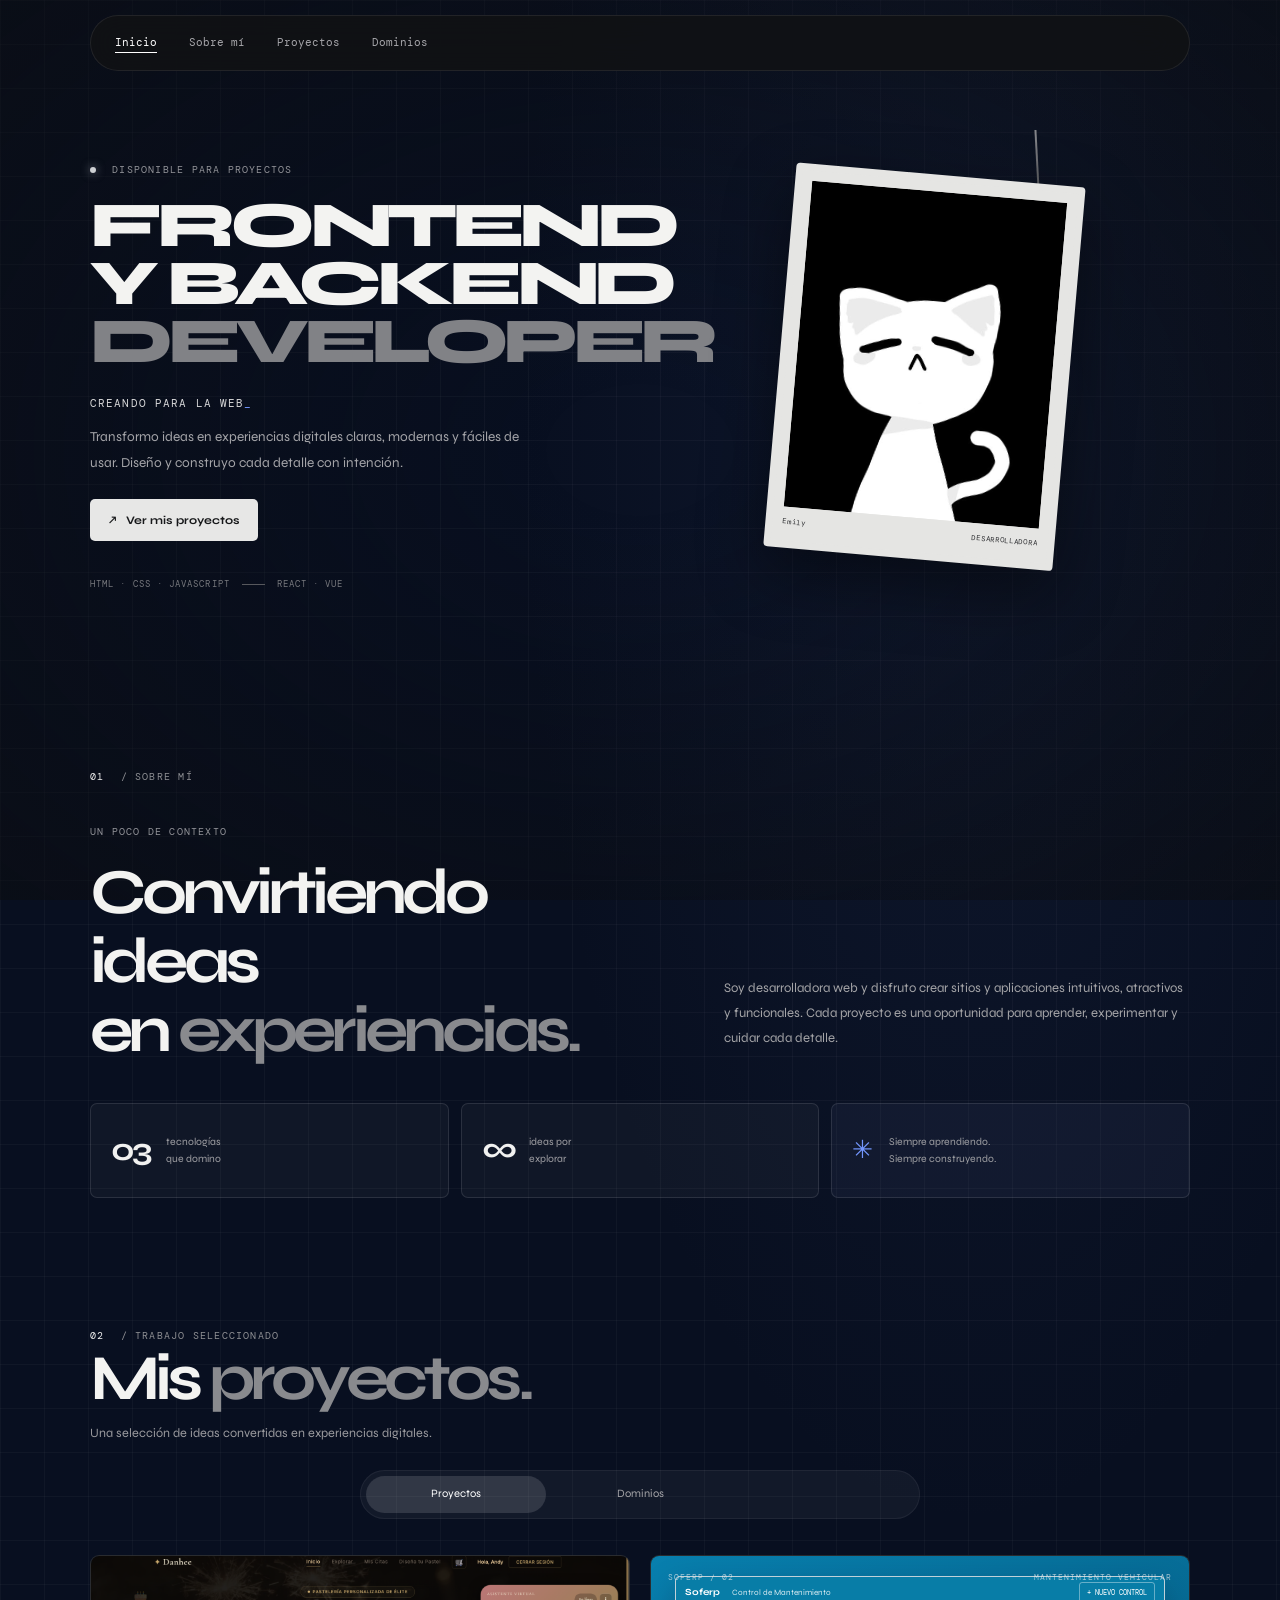
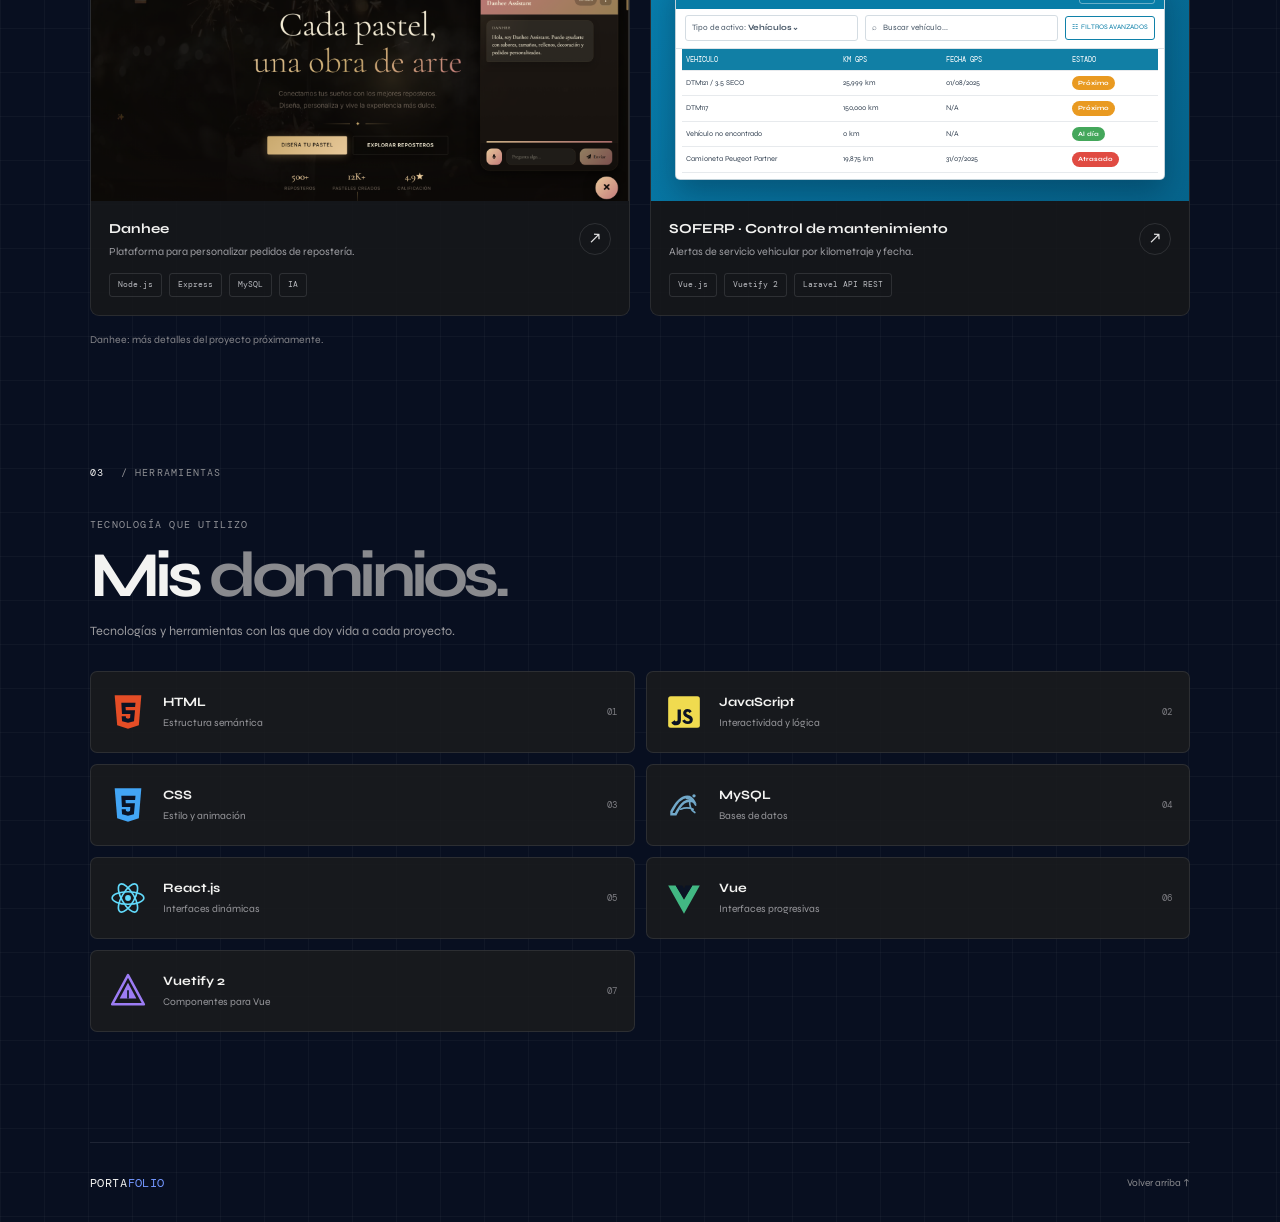
==== index.html @ b873d0af "first commit" ====
<!doctype html>
<html lang="es">
  <head>
    <meta charset="UTF-8" />
    <meta name="viewport" content="width=device-width, initial-scale=1.0" />
    <meta
      name="description"
      content="Portafolio personal de desarrollo web: proyectos, habilidades y formas de contacto."
    />
    <title>Portafolio | Desarrollo web</title>
    <link rel="preconnect" href="https://fonts.googleapis.com" />
    <link rel="preconnect" href="https://fonts.gstatic.com" crossorigin />
    <link
      href="https://fonts.googleapis.com/css2?family=DM+Mono:wght@400;500&family=Syne:wght@400;500;600;700;800&display=swap"
      rel="stylesheet"
    />
    <link rel="stylesheet" href="styles.css" />
    <script src="script.js" defer></script>
  </head>
  <body class="portfolio-home">
    <header class="site-header">
      <nav class="navigation container" aria-label="Navegación principal">
        <button
          class="menu-toggle"
          type="button"
          aria-label="Abrir menú"
          aria-expanded="false"
          aria-controls="navigation-links"
        >
          <span></span><span></span>
        </button>
        <div class="navigation-links" id="navigation-links">
          <a href="#inicio">Inicio</a>
          <a href="#sobre-mi">Sobre mí</a>
          <a href="#proyectos">Proyectos</a>
          <a href="#dominios">Dominios</a>
        </div>
      </nav>
    </header>

    <main>
      <section class="hero section-shell" id="inicio">
        <div class="hero-copy">
          <p class="eyebrow"><span class="status-dot"></span> DISPONIBLE PARA PROYECTOS</p>
          <h1>Frontend y backend<br /><span>Developer</span></h1>
          <p class="hero-role">CREANDO PARA LA WEB<span>_</span></p>
          <p class="hero-description">
            Transformo ideas en experiencias digitales claras, modernas y fáciles de usar.
            Diseño y construyo cada detalle con intención.
          </p>
          <div class="hero-actions">
            <a class="button button-primary" href="#proyectos">↗ &nbsp; Ver mis proyectos</a>
          </div>
          <div class="hero-meta">
            <span>HTML · CSS · JAVASCRIPT</span>
            <span class="meta-divider"></span>
            <span>REACT · VUE</span>
          </div>
        </div>

        <div class="hero-art">
          <div class="portrait-hanger" aria-hidden="true"></div>
          <div class="portrait-frame">
            <div class="portrait">
              <img
                class="portrait-image"
                src="assets/profile-character.png"
                alt="Ilustración de un personaje con audífonos, estrellas y notas musicales"
              />
            </div>
            <div class="portrait-caption"><span>Emily</span><span>DESARROLLADORA</span></div>
          </div>
        </div>
      </section>

      <section class="about section-shell" id="sobre-mi">
        <div class="section-index">01 <span>/ SOBRE MÍ</span></div>
        <div class="about-content">
          <div>
            <p class="eyebrow">UN POCO DE CONTEXTO</p>
            <h2>Convirtiendo ideas<br />en <span>experiencias.</span></h2>
          </div>
          <div class="about-detail">
            <p>
              Soy desarrolladora web y disfruto crear sitios y aplicaciones intuitivos,
              atractivos y funcionales. Cada proyecto es una oportunidad para aprender,
              experimentar y cuidar cada detalle.
            </p>
          </div>
        </div>
        <div class="stats-grid">
          <article class="stat-card"><strong>03</strong><span>tecnologías<br />que domino</span></article>
          <article class="stat-card"><strong>∞</strong><span>ideas por<br />explorar</span></article>
          <article class="stat-note"><span class="note-mark">✳</span><p>Siempre aprendiendo.<br />Siempre construyendo.</p></article>
        </div>
      </section>

      <section class="projects section-shell" id="proyectos">
        <div class="section-heading">
          <div class="section-index">02 <span>/ TRABAJO SELECCIONADO</span></div>
          <h2>Mis <span>proyectos.</span></h2>
          <p class="section-intro">Una selección de ideas convertidas en experiencias digitales.</p>
          <nav class="showcase-switcher" aria-label="Secciones del portafolio">
            <a class="is-active" href="#proyectos" aria-current="page">Proyectos</a>
            <a href="#dominios">Dominios</a>
          </nav>
        </div>
        <div class="project-grid">
          <a class="project-card project-featured" href="proyecto-danhee.html" aria-label="Ver detalles del proyecto Danhee">
            <div class="project-visual visual-danhee">
              <img
                class="danhee-project-image"
                src="assets/danhee-home.png"
                alt="Página de inicio de Danhee con un asistente virtual para personalizar pasteles"
              />
            </div>
            <div class="project-info">
              <div><h3>Danhee</h3><p>Plataforma para personalizar pedidos de repostería.</p></div>
              <span class="project-arrow" aria-hidden="true">↗</span>
            </div>
            <div class="project-tags"><span>Node.js</span><span>Express</span><span>MySQL</span><span>IA</span></div>
          </a>

          <a class="project-card" href="proyecto-soferp.html" aria-label="Ver detalles del sistema SOFERP">
            <div class="project-visual visual-dashboard">
              <div class="visual-topline"><span>SOFERP / 02</span><span>MANTENIMIENTO VEHICULAR</span></div>
              <div class="soferp-dashboard">
                <div class="soferp-toolbar"><strong>Soferp</strong><span>Control de Mantenimiento</span><span class="soferp-button">+ NUEVO CONTROL</span></div>
                <div class="soferp-filters"><span>Tipo de activo: <b>Vehículos⌄</b></span><span>⌕ &nbsp; Buscar vehículo...</span><span>☷ &nbsp; FILTROS AVANZADOS</span></div>
                <div class="soferp-table" aria-label="Ejemplo de estados de mantenimiento de vehículos">
                  <div class="soferp-table-head"><span>VEHÍCULO</span><span>KM GPS</span><span>FECHA GPS</span><span>ESTADO</span></div>
                  <div class="soferp-table-row"><span>DTM121 / 3.5 SECO</span><span>25,999 km</span><span>01/08/2025</span><span class="service-status status-soon">Próximo</span></div>
                  <div class="soferp-table-row"><span>DTM117</span><span>150,000 km</span><span>N/A</span><span class="service-status status-soon">Próximo</span></div>
                  <div class="soferp-table-row"><span>Vehículo no encontrado</span><span>0 km</span><span>N/A</span><span class="service-status status-ok">Al día</span></div>
                  <div class="soferp-table-row"><span>Camioneta Peugeot Partner</span><span>19,875 km</span><span>31/07/2025</span><span class="service-status status-late">Atrasado</span></div>
                </div>
              </div>
            </div>
            <div class="project-info">
              <div><h3>SOFERP · Control de mantenimiento</h3><p>Alertas de servicio vehicular por kilometraje y fecha.</p></div>
              <span class="project-arrow" aria-hidden="true">↗</span>
            </div>
            <div class="project-tags"><span>Vue.js</span><span>Vuetify 2</span><span>Laravel API REST</span></div>
          </a>
        </div>
        <p class="sample-note">Danhee: más detalles del proyecto próximamente.</p>
      </section>

      <section class="domains section-shell" id="dominios">
        <div class="section-heading domains-heading">
          <div class="section-index">03 <span>/ HERRAMIENTAS</span></div>
          <p class="eyebrow">TECNOLOGÍA QUE UTILIZO</p>
          <h2>Mis <span>dominios.</span></h2>
          <p class="section-intro">Tecnologías y herramientas con las que doy vida a cada proyecto.</p>
        </div>
        <div class="domain-grid">
          <article class="domain-card">
            <span class="technology-logo logo-html" aria-hidden="true"><svg viewBox="0 0 48 48"><path d="M8 4h32l-3 36-13 4-13-4L8 4Z" fill="currentColor"/><path d="M16 13h17l-.5 5H21l.4 4h11l-1.2 13-7.2 2-7.1-2-.5-6h5l.2 2.3 2.5.7 2.4-.7.4-5H16.8L16 13Z" fill="#0b1324"/></svg></span>
            <div><h3>HTML</h3><p>Estructura semántica</p></div><span class="domain-number">01</span>
          </article>
          <article class="domain-card">
            <span class="technology-logo logo-js" aria-hidden="true"><svg viewBox="0 0 48 48"><rect x="5" y="5" width="38" height="38" rx="3" fill="currentColor"/><path d="M25 33c.8 1.3 1.7 2.2 3.5 2.2 1.5 0 2.4-.7 2.4-1.7 0-1.2-.9-1.6-2.6-2.4l-.9-.4c-2.6-1.1-4.4-2.5-4.4-5.4 0-2.7 2-4.8 5.2-4.8 2.2 0 3.8.8 5 2.9l-2.7 1.8c-.6-1.1-1.2-1.5-2.2-1.5-.9 0-1.5.6-1.5 1.4 0 1 .6 1.4 2.1 2.1l.9.4c3.1 1.3 4.8 2.7 4.8 5.7 0 3.3-2.6 5.1-6.1 5.1-3.4 0-5.6-1.6-6.7-3.8L25 33Zm-13 .4c.6 1 1.1 1.8 2.4 1.8 1.2 0 1.9-.5 1.9-2.3V21h4v13c0 4.1-2.4 6-5.8 6-3.1 0-4.8-1.6-5.7-3.5l3.2-2.1Z" fill="#0b1324"/></svg></span>
            <div><h3>JavaScript</h3><p>Interactividad y lógica</p></div><span class="domain-number">02</span>
          </article>
          <article class="domain-card">
            <span class="technology-logo logo-css" aria-hidden="true"><svg viewBox="0 0 48 48"><path d="M8 4h32l-3 36-13 4-13-4L8 4Z" fill="currentColor"/><path d="M16 13h17l-.5 5H21l.3 4h11l-1.2 13-7.1 2-7.1-2-.5-6h5l.2 2.3 2.4.7 2.4-.7.4-5H16.7L16 13Z" fill="#0b1324"/></svg></span>
            <div><h3>CSS</h3><p>Estilo y animación</p></div><span class="domain-number">03</span>
          </article>
          <article class="domain-card">
            <span class="technology-logo logo-mysql" aria-hidden="true"><svg viewBox="0 0 48 48"><path d="M9 32c6-12 12-18 19-18 4 0 6 2 8 6-5-2-8-2-12 1-4 3-7 8-10 14h-5v-3Z" fill="none" stroke="currentColor" stroke-width="3" stroke-linecap="round"/><path d="M27 16c5 0 8 3 11 8m-7-6c-1 8 1 12 6 15m-17-4c5-2 10-2 15 0" fill="none" stroke="currentColor" stroke-width="2" stroke-linecap="round"/><circle cx="36" cy="13" r="2" fill="currentColor"/></svg></span>
            <div><h3>MySQL</h3><p>Bases de datos</p></div><span class="domain-number">04</span>
          </article>
          <article class="domain-card">
            <span class="technology-logo logo-react" aria-hidden="true"><svg viewBox="0 0 48 48"><circle cx="24" cy="24" r="3.5" fill="currentColor"/><g fill="none" stroke="currentColor" stroke-width="2"><ellipse cx="24" cy="24" rx="19" ry="7.5"/><ellipse cx="24" cy="24" rx="19" ry="7.5" transform="rotate(60 24 24)"/><ellipse cx="24" cy="24" rx="19" ry="7.5" transform="rotate(120 24 24)"/></g></svg></span>
            <div><h3>React.js</h3><p>Interfaces dinámicas</p></div><span class="domain-number">05</span>
          </article>
          <article class="domain-card">
            <span class="technology-logo logo-vue" aria-hidden="true"><svg viewBox="0 0 48 48"><path d="M5 9h9l10 17L34 9h9L24 43 5 9Z" fill="currentColor"/><path d="M14 9h8l2 4 2-4h8L24 25 14 9Z" fill="#0b1324"/></svg></span>
            <div><h3>Vue</h3><p>Interfaces progresivas</p></div><span class="domain-number">06</span>
          </article>
          <article class="domain-card">
            <span class="technology-logo logo-vuetify" aria-hidden="true"><svg viewBox="0 0 48 48"><path d="M24 5 43 40H5L24 5Z" fill="none" stroke="currentColor" stroke-width="3" stroke-linejoin="round"/><path d="m24 14 10 19H14l10-19Z" fill="currentColor"/><path d="M24 23v10" stroke="#0b1324" stroke-width="2"/></svg></span>
            <div><h3>Vuetify 2</h3><p>Componentes para Vue</p></div><span class="domain-number">07</span>
          </article>
        </div>
      </section>

    </main>

    <footer class="site-footer container">
      <a class="brand" href="#inicio">PORTA<span>FOLIO</span></a>
      <a href="#inicio">Volver arriba ↑</a>
    </footer>
  </body>
</html>
---- styles.css ----
:root {
  color-scheme: dark;
  --background: #080f20;
  --surface: rgba(17, 29, 50, 0.84);
  --surface-light: #1b2944;
  --text: #f3f3f1;
  --muted: #929398;
  --accent: #7397ff;
  --accent-dark: #263d76;
  --border: rgba(255, 255, 255, 0.11);
  --font-body: "Syne", sans-serif;
  --font-mono: "DM Mono", monospace;
}

* {
  box-sizing: border-box;
}

html {
  scroll-behavior: smooth;
  scroll-padding-top: 90px;
}

body {
  min-width: 320px;
  margin: 0;
  background-color: var(--background);
  background-image:
    linear-gradient(rgba(255, 255, 255, 0.032) 1px, transparent 1px),
    linear-gradient(90deg, rgba(255, 255, 255, 0.032) 1px, transparent 1px),
    radial-gradient(ellipse at 76% 14%, rgba(48, 66, 112, 0.17), transparent 33%);
  background-size: 44px 44px, 44px 44px, auto;
  color: var(--text);
  font-family: var(--font-body);
  line-height: 1.65;
}

body::before {
  position: fixed;
  z-index: -1;
  background: radial-gradient(ellipse, transparent 10%, rgba(12, 13, 15, 0.53) 100%);
  content: "";
  inset: 0;
  pointer-events: none;
}

a {
  color: inherit;
  text-decoration: none;
}

button {
  font: inherit;
}

.container,
.section-shell {
  width: min(1100px, calc(100% - 64px));
  margin-inline: auto;
}

.site-header {
  position: sticky;
  z-index: 10;
  top: 0;
  padding-top: 15px;
  pointer-events: none;
}

.navigation {
  position: relative;
  display: flex;
  min-height: 56px;
  align-items: center;
  justify-content: space-between;
  padding-inline: 24px;
  border: 1px solid rgba(255, 255, 255, 0.08);
  border-radius: 40px;
  background: rgba(17, 18, 20, 0.86);
  backdrop-filter: blur(16px);
  pointer-events: auto;
}

.navigation::after {
  position: absolute;
  right: 22px;
  bottom: 0;
  left: 22px;
  height: 2px;
  background: var(--accent);
  content: "";
  pointer-events: none;
  transform: scaleX(var(--scroll-progress, 0));
  transform-origin: left;
}

.brand {
  font-family: var(--font-mono);
  font-size: 0.78rem;
  letter-spacing: 0.04em;
}

.brand span {
  color: var(--accent);
}

.navigation-links {
  display: flex;
  align-items: center;
  gap: 32px;
  color: #a6a6aa;
  font-family: var(--font-mono);
  font-size: 0.67rem;
}

.navigation-links a {
  transition: color 180ms ease;
}

.navigation-links a:hover,
.navigation-links a:focus-visible {
  color: #fff;
}

.navigation-links a[aria-current="location"] {
  color: #fff;
  text-decoration: underline;
  text-underline-offset: 6px;
}

.navigation-links a:focus-visible,
.menu-toggle:focus-visible,
.site-footer a:focus-visible,
.detail-image-trigger:focus-visible,
.image-lightbox button:focus-visible {
  outline: 2px solid var(--accent);
  outline-offset: 4px;
}

.navigation-links .nav-contact {
  padding: 5px 10px;
  border: 1px solid var(--border);
  border-radius: 20px;
  color: #fff;
}

.menu-toggle {
  display: none;
}

.hero {
  display: grid;
  min-height: 620px;
  align-items: center;
  grid-template-columns: 1.12fr 0.88fr;
  gap: 32px;
  padding-block: 74px 82px;
}

.eyebrow,
.section-index,
.hero-meta,
.visual-topline,
.art-coordinate {
  font-family: var(--font-mono);
  font-size: 0.63rem;
  letter-spacing: 0.12em;
}

.eyebrow {
  margin: 0 0 18px;
  color: var(--muted);
}

.status-dot {
  display: inline-block;
  width: 6px;
  height: 6px;
  margin-right: 9px;
  border-radius: 50%;
  background: #ced0d3;
  box-shadow: 0 0 10px rgba(216, 220, 231, 0.55);
}

h1,
h2,
h3,
p {
  margin-top: 0;
}

.hero h1 {
  margin: 0 0 7px;
  font-size: clamp(2.8rem, 5vw, 4.5rem);
  font-weight: 800;
  letter-spacing: -0.085em;
  line-height: 0.91;
  text-transform: uppercase;
}

.hero h1 span {
  color: #818286;
}

.hero-role {
  margin: 22px 0 12px;
  color: #d7d7d8;
  font-family: var(--font-mono);
  font-size: 0.7rem;
  letter-spacing: 0.1em;
}

.hero-role span {
  color: var(--accent);
  animation: blink 1s step-end infinite;
}

@keyframes blink {
  50% { opacity: 0; }
}

.hero-description {
  max-width: 450px;
  margin-bottom: 23px;
  color: #a5a5a9;
  font-size: 0.85rem;
  line-height: 1.9;
}

.hero-actions {
  display: flex;
  align-items: center;
  flex-wrap: wrap;
  gap: 10px;
}

.button {
  display: inline-flex;
  min-height: 42px;
  align-items: center;
  justify-content: center;
  padding: 0 17px;
  border: 1px solid transparent;
  border-radius: 5px;
  font-size: 0.72rem;
  font-weight: 700;
  transition: background 180ms ease, transform 180ms ease, border-color 180ms ease;
}

.button:hover {
  transform: translateY(-2px);
}

.button-primary {
  background: #e7e7e6;
  color: #17181a;
}

.button-primary:hover {
  background: #fff;
}

.hero-meta {
  display: flex;
  align-items: center;
  gap: 12px;
  margin-top: 36px;
  color: #77787d;
  font-size: 0.56rem;
}

.meta-divider {
  width: 23px;
  height: 1px;
  background: #57585d;
}

.hero-art {
  position: relative;
  display: grid;
  min-height: 410px;
  align-items: start;
  justify-items: center;
  padding-top: 8px;
  perspective: 800px;
}

.portrait-hanger {
  position: absolute;
  top: -42px;
  right: 25%;
  width: 2px;
  height: 98px;
  background: linear-gradient(#86878c, #36373a);
  transform: rotate(-3deg);
}

.portrait-hanger::after {
  position: absolute;
  bottom: -10px;
  left: -9px;
  width: 18px;
  height: 18px;
  border: 2px solid #85868a;
  border-radius: 50%;
  content: "";
}

.portrait-frame {
  position: relative;
  width: min(290px, 84%);
  padding: 10px 10px 13px;
  border: 7px solid #e5e5e3;
  border-radius: 4px;
  background: #e5e5e3;
  box-shadow: 0 24px 65px rgba(0, 0, 0, 0.46);
  transform: rotate(5deg);
  transform-origin: 70% 0;
  animation: portrait-sway 7s ease-in-out infinite alternate;
}

@keyframes portrait-sway {
  from { transform: rotate(3deg); }
  to { transform: rotate(6deg); }
}

.portrait {
  position: relative;
  height: 327px;
  overflow: hidden;
}

.portrait-image {
  display: block;
  width: 100%;
  height: 100%;
  object-fit: cover;
  object-position: center;
}

.portrait-caption {
  display: flex;
  justify-content: space-between;
  padding-top: 9px;
  color: #2c2d30;
  font-family: var(--font-mono);
  font-size: 0.45rem;
  letter-spacing: 0.1em;
}

.art-coordinate {
  position: absolute;
  right: 3%;
  bottom: 3px;
  color: #77787d;
  font-size: 0.53rem;
}

.section-index {
  color: #f0f0ef;
}

.section-index span {
  margin-left: 9px;
  color: #8e8f93;
}

.about {
  padding-block: 78px 112px;
}

.about-content {
  display: grid;
  grid-template-columns: 1.1fr 0.9fr;
  gap: 64px;
  align-items: end;
  margin-top: 38px;
}

h2 {
  margin-bottom: 0;
  font-size: clamp(2.4rem, 5vw, 4.2rem);
  font-weight: 700;
  letter-spacing: -0.075em;
  line-height: 1.08;
}

h2 span {
  color: #898a8e;
}

.about-detail p {
  margin-bottom: 15px;
  color: #a4a4a7;
  font-size: 0.82rem;
  line-height: 1.9;
}

.text-link {
  color: #dedede;
  font-size: 0.71rem;
  font-weight: 600;
}

.text-link span {
  margin-left: 6px;
  color: var(--accent);
}

.stats-grid {
  display: grid;
  grid-template-columns: repeat(3, 1fr);
  gap: 12px;
  margin-top: 37px;
}

.stat-card,
.stat-note {
  display: flex;
  min-height: 95px;
  align-items: center;
  gap: 16px;
  padding: 16px 20px;
  border: 1px solid var(--border);
  border-radius: 7px;
  background: rgba(255, 255, 255, 0.035);
}

.stat-card strong {
  color: #f1f1f0;
  font-size: 2rem;
  font-weight: 700;
  letter-spacing: -0.1em;
  line-height: 1;
}

.stat-card span,
.stat-note p {
  margin-bottom: 0;
  color: #a0a0a4;
  font-size: 0.65rem;
}

.stat-note {
  background: rgba(115, 132, 174, 0.08);
}

.note-mark {
  color: var(--accent);
  font-size: 1.55rem;
}

.projects {
  padding-block: 18px 110px;
}

.section-heading {
  margin-bottom: 30px;
}

.section-heading .eyebrow {
  margin-top: 35px;
  margin-bottom: 8px;
}

.section-heading h2 {
  font-size: clamp(2.35rem, 5vw, 4rem);
}

.section-intro {
  margin: 10px 0 0;
  color: #9a9a9e;
  font-size: 0.79rem;
}

.showcase-switcher {
  display: grid;
  width: min(560px, 100%);
  grid-template-columns: repeat(3, 1fr);
  gap: 4px;
  margin: 26px auto 36px;
  padding: 5px;
  border: 1px solid rgba(255, 255, 255, 0.06);
  border-radius: 32px;
  background: rgba(255, 255, 255, 0.045);
}

.showcase-switcher a {
  padding: 9px 12px;
  border-radius: 26px;
  color: #a6a6a9;
  font-size: 0.7rem;
  text-align: center;
  transition: background 180ms ease, color 180ms ease;
}

.showcase-switcher a:hover,
.showcase-switcher .is-active {
  background: rgba(255, 255, 255, 0.13);
  color: #fff;
}

.project-grid {
  display: grid;
  grid-template-columns: repeat(2, minmax(0, 1fr));
  gap: 20px;
}

.project-card {
  display: block;
  min-width: 0;
  padding-bottom: 18px;
  overflow: hidden;
  border: 1px solid rgba(255, 255, 255, 0.09);
  border-radius: 9px;
  background: rgba(23, 24, 26, 0.85);
  transition: border-color 180ms ease, transform 180ms ease;
}

.project-card:hover {
  border-color: rgba(255, 255, 255, 0.26);
  transform: translateY(-3px);
}

.project-visual {
  position: relative;
  display: grid;
  min-height: 245px;
  place-items: center;
  overflow: hidden;
}

.visual-danhee {
  background: linear-gradient(140deg, #263751, #1d283b);
}

.project-card .visual-danhee {
  height: 245px;
  min-height: 0;
}

.visual-dashboard {
  background: linear-gradient(135deg, #087fae, #06658d);
}

.visual-topline {
  position: absolute;
  z-index: 1;
  top: 15px;
  right: 17px;
  left: 17px;
  display: flex;
  justify-content: space-between;
  color: rgba(238, 238, 237, 0.68);
  font-size: 0.53rem;
}

.danhee-project-image {
  position: absolute;
  inset: 0;
  width: 100%;
  height: 100%;
  object-fit: cover;
  object-position: center;
}

.soferp-dashboard {
  width: min(91%, 660px);
  overflow: hidden;
  border: 1px solid rgba(5, 71, 105, 0.25);
  border-radius: 5px;
  background: #fff;
  color: #28394a;
  font-family: var(--font-body);
  font-size: 0.51rem;
  box-shadow: 0 14px 32px rgba(0, 29, 49, 0.35);
}

.soferp-toolbar {
  display: flex;
  min-height: 31px;
  align-items: center;
  gap: 12px;
  padding: 5px 9px;
  background: #087da7;
  color: #fff;
}

.soferp-toolbar strong {
  font-size: 0.59rem;
}

.soferp-toolbar > span:not(.soferp-button) {
  color: rgba(255, 255, 255, 0.85);
}

.soferp-button {
  margin-left: auto;
  padding: 4px 7px;
  border: 1px solid rgba(255, 255, 255, 0.38);
  border-radius: 3px;
  color: #fff;
  font-family: var(--font-mono);
  font-size: 0.42rem;
  white-space: nowrap;
}

.soferp-filters {
  display: grid;
  min-height: 40px;
  align-items: center;
  grid-template-columns: 0.9fr 1fr auto;
  gap: 7px;
  padding: 6px 9px;
  border-bottom: 1px solid #dfe4e8;
  color: #455565;
}

.soferp-filters > span {
  min-width: 0;
  padding: 5px 6px;
  border: 1px solid #d4dce2;
  border-radius: 3px;
  background: #fff;
  overflow: hidden;
  text-overflow: ellipsis;
  white-space: nowrap;
}

.soferp-filters > span:last-child {
  border-color: #1081a9;
  color: #087da7;
  font-size: 0.43rem;
}

.soferp-table {
  padding: 0 6px 6px;
}

.soferp-table-head,
.soferp-table-row {
  display: grid;
  align-items: center;
  grid-template-columns: 1.25fr 0.8fr 1fr 0.67fr;
  gap: 5px;
  padding: 5px 4px;
  border-bottom: 1px solid #e7eaed;
}

.soferp-table-head {
  background: #117fa5;
  color: #fff;
  font-family: var(--font-mono);
  font-size: 0.42rem;
}

.soferp-table-row {
  min-height: 22px;
  color: #354353;
  font-size: 0.46rem;
}

.soferp-table-row > span:first-child {
  overflow: hidden;
  text-overflow: ellipsis;
  white-space: nowrap;
}

.service-status {
  justify-self: start;
  padding: 2px 6px;
  border-radius: 10px;
  color: #fff;
  font-size: 0.4rem;
  font-weight: 700;
}

.status-soon { background: #e99a21; }
.status-ok { background: #44a75b; }
.status-late { background: #e04b42; }

.detail-preview .visual-dashboard {
  padding: 45px 18px 16px;
}

.soferp-dashboard-detail {
  width: min(92%, 790px);
  font-size: 0.7rem;
}

.soferp-dashboard-detail .soferp-toolbar {
  min-height: 43px;
  padding-inline: 14px;
}

.soferp-dashboard-detail .soferp-toolbar strong {
  font-size: 0.81rem;
}

.soferp-dashboard-detail .soferp-filters {
  min-height: 54px;
  gap: 10px;
  padding: 9px 13px;
}

.soferp-dashboard-detail .soferp-filters > span {
  padding: 7px 9px;
}

.soferp-dashboard-detail .soferp-table {
  padding-inline: 10px;
}

.soferp-dashboard-detail .soferp-table-head {
  font-size: 0.52rem;
}

.soferp-dashboard-detail .soferp-table-row {
  min-height: 30px;
  font-size: 0.58rem;
}

.soferp-dashboard-detail .service-status {
  font-size: 0.5rem;
}

.project-info {
  display: flex;
  align-items: center;
  justify-content: space-between;
  gap: 15px;
  padding: 17px 18px 12px;
}

.project-info h3 {
  margin-bottom: 3px;
  font-size: 0.86rem;
}

.project-info p {
  margin-bottom: 0;
  color: #a0a0a4;
  font-size: 0.67rem;
}

.project-arrow {
  display: grid;
  width: 32px;
  height: 32px;
  flex: 0 0 auto;
  place-items: center;
  border: 1px solid var(--border);
  border-radius: 50%;
  color: #e5e5e5;
}

.project-tags {
  display: flex;
  flex-wrap: wrap;
  gap: 7px;
  padding-inline: 18px;
}

.project-tags span {
  padding: 4px 8px;
  border: 1px solid rgba(255, 255, 255, 0.11);
  border-radius: 3px;
  color: #bbbcc0;
  font-family: var(--font-mono);
  font-size: 0.53rem;
}

.sample-note {
  margin: 15px 0 0;
  color: #85858a;
  font-size: 0.65rem;
}

.domains {
  padding-block: 7px 110px;
}

.domains-heading {
  margin-bottom: 30px;
}

.domain-grid {
  display: grid;
  grid-template-columns: repeat(2, minmax(0, 1fr));
  gap: 11px;
}

.domain-card {
  display: flex;
  min-height: 82px;
  align-items: center;
  gap: 15px;
  padding: 14px 17px;
  border: 1px solid rgba(255, 255, 255, 0.09);
  border-radius: 7px;
  background: rgba(27, 28, 30, 0.83);
  transition: border-color 180ms ease, background 180ms ease, transform 180ms ease;
}

.domain-card:hover {
  border-color: rgba(255, 255, 255, 0.26);
  background: rgba(35, 36, 39, 0.94);
  transform: translateY(-2px);
}

.technology-logo {
  display: grid;
  width: 40px;
  height: 40px;
  flex: 0 0 auto;
  place-items: center;
  color: #d2d2d1;
}

.technology-logo svg {
  width: 100%;
  height: 100%;
}

.logo-html { color: #e44d26; }
.logo-js { color: #f0db4f; }
.logo-css { color: #42a5f5; }
.logo-mysql { color: #71a8c9; }
.logo-react { color: #61dafb; }
.logo-vue { color: #42b883; }
.logo-vuetify { color: #9c7cf4; }

.domain-card h3 {
  margin: 0 0 2px;
  font-size: 0.8rem;
}

.domain-card p {
  margin: 0;
  color: #99999d;
  font-size: 0.64rem;
}

.domain-number {
  margin-left: auto;
  color: #7e7e83;
  font-family: var(--font-mono);
  font-size: 0.56rem;
}

.contact {
  padding-bottom: 72px;
}

.contact-card {
  position: relative;
  display: flex;
  min-height: 240px;
  align-items: center;
  justify-content: space-between;
  gap: 25px;
  padding: 40px 7%;
  overflow: hidden;
  border: 1px solid rgba(255, 255, 255, 0.11);
  border-radius: 9px;
  background: linear-gradient(120deg, rgba(31, 32, 35, 0.95), rgba(22, 23, 26, 0.89));
}

.contact-card h2 {
  font-size: clamp(2rem, 4.4vw, 3.55rem);
}

.button-light {
  position: relative;
  z-index: 1;
  flex: 0 0 auto;
  background: #e9e9e7;
  color: #17181a;
}

.button-light:hover {
  background: #fff;
}

.contact-spark {
  position: absolute;
  right: 21%;
  bottom: -82px;
  color: rgba(186, 197, 225, 0.07);
  font-size: 15rem;
  line-height: 1;
}

.site-footer {
  display: flex;
  min-height: 80px;
  align-items: center;
  justify-content: space-between;
  gap: 20px;
  border-top: 1px solid rgba(255, 255, 255, 0.09);
}

.site-footer p,
.site-footer > a:last-child {
  margin: 0;
  color: #88898d;
  font-size: 0.63rem;
}

.site-footer p span {
  margin-left: 4px;
  color: var(--accent);
}

.site-footer > a:last-child:hover {
  color: #fff;
}

.project-detail {
  padding-block: 72px 110px;
}

.detail-breadcrumb {
  display: inline-block;
  margin-bottom: 42px;
  color: #b1b1b5;
  font-family: var(--font-mono);
  font-size: 0.72rem;
}

.detail-breadcrumb:hover {
  color: #fff;
}

.detail-heading {
  max-width: 750px;
  margin-bottom: 36px;
}

.detail-heading h1 {
  margin-bottom: 14px;
  font-size: clamp(2.8rem, 7vw, 5.6rem);
  font-weight: 800;
  letter-spacing: -0.08em;
  line-height: 0.98;
}

.detail-heading h1 span {
  color: #818286;
}

.detail-heading > p:last-child {
  max-width: 620px;
  color: #a5a5a9;
  font-size: 0.88rem;
  line-height: 1.9;
}

.detail-preview {
  min-height: 340px;
  margin-bottom: 35px;
  border: 1px solid rgba(255, 255, 255, 0.1);
  border-radius: 9px;
}

.detail-preview-danhee {
  overflow: hidden;
}

.detail-image-trigger {
  position: relative;
  display: block;
  width: 100%;
  padding: 0;
  overflow: hidden;
  border: 0;
  background: transparent;
  cursor: zoom-in;
}

.detail-project-image {
  display: block;
  width: 100%;
  height: auto;
  transition: transform 250ms ease;
}

.detail-image-trigger:hover .detail-project-image {
  transform: scale(1.015);
}

.detail-image-hint {
  position: absolute;
  right: 16px;
  bottom: 16px;
  padding: 7px 11px;
  border: 1px solid rgba(255, 255, 255, 0.18);
  border-radius: 5px;
  background: rgba(10, 15, 28, 0.84);
  color: #fff;
  font-family: var(--font-mono);
  font-size: 0.66rem;
  opacity: 0;
  transition: opacity 180ms ease;
}

.detail-image-trigger:hover .detail-image-hint,
.detail-image-trigger:focus-visible .detail-image-hint {
  opacity: 1;
}

.image-lightbox {
  position: fixed;
  width: min(1200px, 94vw);
  max-width: none;
  max-height: 92vh;
  padding: 14px;
  overflow: auto;
  border: 1px solid var(--border);
  border-radius: 10px;
  background: #101522;
  color: var(--text);
}

.image-lightbox::backdrop {
  background: rgba(4, 7, 14, 0.85);
  backdrop-filter: blur(5px);
}

.image-lightbox img {
  display: block;
  width: 100%;
  max-height: calc(92vh - 70px);
  object-fit: contain;
}

.image-lightbox-close {
  display: block;
  margin: 0 0 10px auto;
  padding: 8px 12px;
  border: 1px solid var(--border);
  border-radius: 5px;
  background: var(--surface-light);
  color: var(--text);
  cursor: pointer;
}

body.has-reveal .reveal-on-scroll {
  opacity: 0;
  transform: translateY(18px);
  transition: opacity 600ms ease, transform 600ms ease;
}

body.has-reveal .reveal-on-scroll.is-visible {
  opacity: 1;
  transform: translateY(0);
}

.project-card:nth-child(2),
.domain-card:nth-child(even) {
  transition-delay: 80ms;
}

.detail-preview .project-visual {
  min-height: 340px;
  border-radius: inherit;
}

.detail-overview {
  max-width: 780px;
  margin-bottom: 40px;
}

.detail-overview h2,
.detail-facts h2 {
  margin-bottom: 12px;
  font-size: clamp(1.5rem, 3.5vw, 2.2rem);
}

.detail-overview p {
  margin: 0;
  color: #a5a5a9;
  font-size: 0.82rem;
  line-height: 1.9;
}

.detail-facts {
  display: grid;
  grid-template-columns: repeat(2, minmax(0, 1fr));
  gap: 14px;
}

.detail-fact {
  padding: 20px;
  border: 1px solid var(--border);
  border-radius: 7px;
  background: rgba(27, 28, 30, 0.83);
}

.detail-fact h3 {
  margin-bottom: 6px;
  font-size: 0.9rem;
}

.detail-fact p {
  margin: 0;
  color: #a0a0a4;
  font-size: 0.72rem;
  line-height: 1.8;
}

.detail-tags {
  display: flex;
  flex-wrap: wrap;
  gap: 8px;
  margin-top: 26px;
}

.detail-tags span {
  padding: 6px 10px;
  border: 1px solid rgba(255, 255, 255, 0.13);
  border-radius: 4px;
  color: #d0d0d3;
  font-family: var(--font-mono);
  font-size: 0.63rem;
}

@media (max-width: 760px) {
  .container,
  .section-shell {
    width: min(100% - 40px, 560px);
  }

  .site-header {
    padding-top: 10px;
  }

  .navigation {
    min-height: 54px;
    padding-inline: 18px;
  }

  .menu-toggle {
    display: grid;
    width: 38px;
    height: 38px;
    align-content: center;
    justify-items: center;
    gap: 5px;
    border: 0;
    border-radius: 50%;
    background: transparent;
    cursor: pointer;
  }

  .menu-toggle span {
    width: 17px;
    height: 1px;
    background: var(--text);
    transition: transform 180ms ease;
  }

  .menu-toggle[aria-expanded="true"] span:first-child {
    transform: translateY(3px) rotate(45deg);
  }

  .menu-toggle[aria-expanded="true"] span:last-child {
    transform: translateY(-3px) rotate(-45deg);
  }

  .navigation-links {
    position: absolute;
    top: 68px;
    right: 20px;
    left: 20px;
    display: none;
    align-items: stretch;
    gap: 0;
    padding: 10px 18px 16px;
    border: 1px solid var(--border);
    border-radius: 14px;
    background: rgba(20, 21, 23, 0.97);
  }

  .navigation-links.is-open {
    display: flex;
    flex-direction: column;
  }

  .navigation-links a {
    padding: 10px 0;
  }

  .navigation-links .nav-contact {
    align-self: flex-start;
    padding: 6px 11px;
    margin-top: 7px;
  }

  .hero {
    min-height: 0;
    grid-template-columns: 1fr;
    gap: 13px;
    padding-block: 70px 48px;
  }

  .hero h1 {
      font-size: clamp(1.75rem, 9vw, 3.35rem);
  }

  .hero-description {
    max-width: 500px;
  }

  .hero-art {
    min-height: 385px;
    margin-top: 19px;
  }

  .portrait-frame {
    width: 270px;
  }

  .portrait {
    height: 290px;
  }

  .portrait-hanger {
    top: -35px;
    right: 24%;
    height: 88px;
  }

  .art-coordinate {
    right: 4%;
    bottom: 2px;
  }

  .about {
    padding-block: 68px 86px;
  }

  .about-content {
    grid-template-columns: 1fr;
    gap: 20px;
    margin-top: 30px;
  }

  .stats-grid {
    grid-template-columns: repeat(2, minmax(0, 1fr));
    margin-top: 30px;
  }

  .stat-note {
    grid-column: 1 / -1;
    min-height: 78px;
  }

  .projects {
    padding-bottom: 83px;
  }

  .section-heading .eyebrow {
    margin-top: 28px;
  }

  .project-grid {
    grid-template-columns: 1fr;
    gap: 16px;
  }

  .project-visual {
    min-height: 235px;
  }

  .project-card .visual-danhee {
    height: 235px;
  }

  .soferp-dashboard {
    width: 96%;
    font-size: 0.43rem;
  }

  .soferp-filters {
    grid-template-columns: 0.8fr 1fr auto;
    gap: 4px;
    padding-inline: 5px;
  }

  .soferp-filters > span {
    padding-inline: 3px;
  }

  .soferp-filters > span:last-child {
    font-size: 0.34rem;
  }

  .soferp-table-head,
  .soferp-table-row {
    grid-template-columns: 1fr 0.75fr 0.88fr 0.55fr;
    gap: 3px;
    padding-inline: 2px;
  }

  .soferp-table-head {
    font-size: 0.34rem;
  }

  .soferp-table-row {
    font-size: 0.37rem;
  }

  .service-status {
    padding-inline: 4px;
    font-size: 0.34rem;
  }

  .project-detail {
    padding-block: 55px 82px;
  }

  .detail-breadcrumb {
    margin-bottom: 32px;
  }

  .detail-preview,
  .detail-preview .project-visual {
    min-height: 270px;
  }

  .detail-facts {
    grid-template-columns: 1fr;
  }

  .domains {
    padding-bottom: 82px;
  }

  .domain-grid {
    grid-template-columns: 1fr;
  }

  .contact {
    padding-bottom: 48px;
  }

  .contact-card {
    min-height: 275px;
    align-items: flex-start;
    flex-direction: column;
    justify-content: center;
    gap: 22px;
    padding: 29px;
  }

  .contact-spark {
    right: -25px;
    bottom: -80px;
  }
}

@media (max-width: 420px) {
  .container,
  .section-shell {
    width: calc(100% - 32px);
  }

  .hero-actions {
    align-items: flex-start;
    flex-direction: column;
  }

  .hero-art {
    min-height: 350px;
  }

  .portrait-frame {
    width: 245px;
  }

  .portrait {
    height: 265px;
  }

  .stat-card {
    min-height: 88px;
    gap: 11px;
    padding: 13px;
  }

  .stat-card strong {
    font-size: 1.75rem;
  }

  .showcase-switcher a {
    padding-inline: 5px;
    font-size: 0.65rem;
  }

  .project-visual {
    min-height: 215px;
  }

  .project-card .visual-danhee {
    height: 215px;
  }

  .soferp-table-head,
  .soferp-table-row {
    grid-template-columns: 0.9fr 0.7fr 0.78fr 0.54fr;
    gap: 2px;
    padding-inline: 1px;
  }

  .soferp-table-head {
    font-size: 0.3rem;
  }

  .soferp-table-row {
    font-size: 0.33rem;
  }

  .portfolio-layout {
    width: 83%;
    padding-inline: 15px;
  }

  .portfolio-orb {
    width: 72px;
    height: 72px;
  }

  .site-footer {
    min-height: 108px;
    flex-wrap: wrap;
    justify-content: space-between;
    padding-block: 19px;
  }

  .site-footer p {
    order: 1;
    width: 100%;
  }
}

@media (prefers-reduced-motion: reduce) {
  *,
  *::before,
  *::after {
    scroll-behavior: auto !important;
    animation-duration: 0.01ms !important;
    animation-iteration-count: 1 !important;
    transition-duration: 0.01ms !important;
  }

  body.has-reveal .reveal-on-scroll {
    opacity: 1;
    transform: none;
  }
}

.portfolio-home .hero-copy > * {
  animation: home-enter 650ms cubic-bezier(0.2, 0.7, 0.2, 1) both;
}

.portfolio-home .hero-copy > :nth-child(2) { animation-delay: 80ms; }
.portfolio-home .hero-copy > :nth-child(3) { animation-delay: 150ms; }
.portfolio-home .hero-copy > :nth-child(4) { animation-delay: 220ms; }
.portfolio-home .hero-copy > :nth-child(5) { animation-delay: 290ms; }
.portfolio-home .hero-copy > :nth-child(6) { animation-delay: 360ms; }

@keyframes home-enter {
  from {
    opacity: 0;
    transform: translateY(16px);
  }
  to {
    opacity: 1;
    transform: translateY(0);
  }
}

.portfolio-home .hero-art {
  transition: transform 240ms ease-out;
  transform: translate3d(var(--parallax-x, 0px), var(--parallax-y, 0px), 0);
}

.portfolio-home .hero-art::before {
  position: absolute;
  top: 15%;
  left: 50%;
  width: 290px;
  aspect-ratio: 1;
  border-radius: 50%;
  background: radial-gradient(circle, rgba(82, 116, 199, 0.18), transparent 70%);
  content: "";
  pointer-events: none;
  transform: translate(-50%, 0);
  animation: home-glow 7s ease-in-out infinite alternate;
}

@keyframes home-glow {
  to { opacity: 0.55; transform: translate(-50%, 12px) scale(1.12); }
}

.portfolio-home .project-card {
  transition:
    border-color 240ms ease,
    box-shadow 240ms ease,
    transform 240ms cubic-bezier(0.2, 0.7, 0.2, 1);
}

.portfolio-home .project-card:hover,
.portfolio-home .project-card:focus-visible {
  border-color: rgba(115, 151, 255, 0.48);
  box-shadow: 0 16px 42px rgba(0, 0, 0, 0.24), 0 0 28px rgba(65, 100, 184, 0.1);
  transform: translateY(-5px);
}

.portfolio-home .danhee-project-image {
  transition: transform 500ms cubic-bezier(0.2, 0.7, 0.2, 1);
}

.portfolio-home .project-card:hover .danhee-project-image,
.portfolio-home .project-card:focus-visible .danhee-project-image {
  transform: scale(1.045);
}

.portfolio-home .project-arrow {
  transition: color 200ms ease, background 200ms ease, transform 200ms ease;
}

.portfolio-home .project-card:hover .project-arrow,
.portfolio-home .project-card:focus-visible .project-arrow {
  transform: translate(2px, -2px);
  border-color: var(--accent);
  background: var(--accent);
  color: var(--background);
}

.portfolio-home .domain-card {
  transition:
    border-color 220ms ease,
    background 220ms ease,
    box-shadow 220ms ease,
    transform 220ms cubic-bezier(0.2, 0.7, 0.2, 1);
}

.portfolio-home .domain-card:hover {
  border-color: rgba(115, 151, 255, 0.4);
  box-shadow: 0 10px 28px rgba(0, 0, 0, 0.18);
  transform: translateY(-3px);
}

.portfolio-home .technology-logo {
  transition: transform 240ms cubic-bezier(0.2, 0.7, 0.2, 1);
}

.portfolio-home .domain-card:hover .technology-logo {
  transform: scale(1.12) rotate(-5deg);
}

@media (prefers-reduced-motion: reduce) {
  .portfolio-home .hero-copy > *,
  .portfolio-home .hero-art::before {
    animation: none;
  }
}
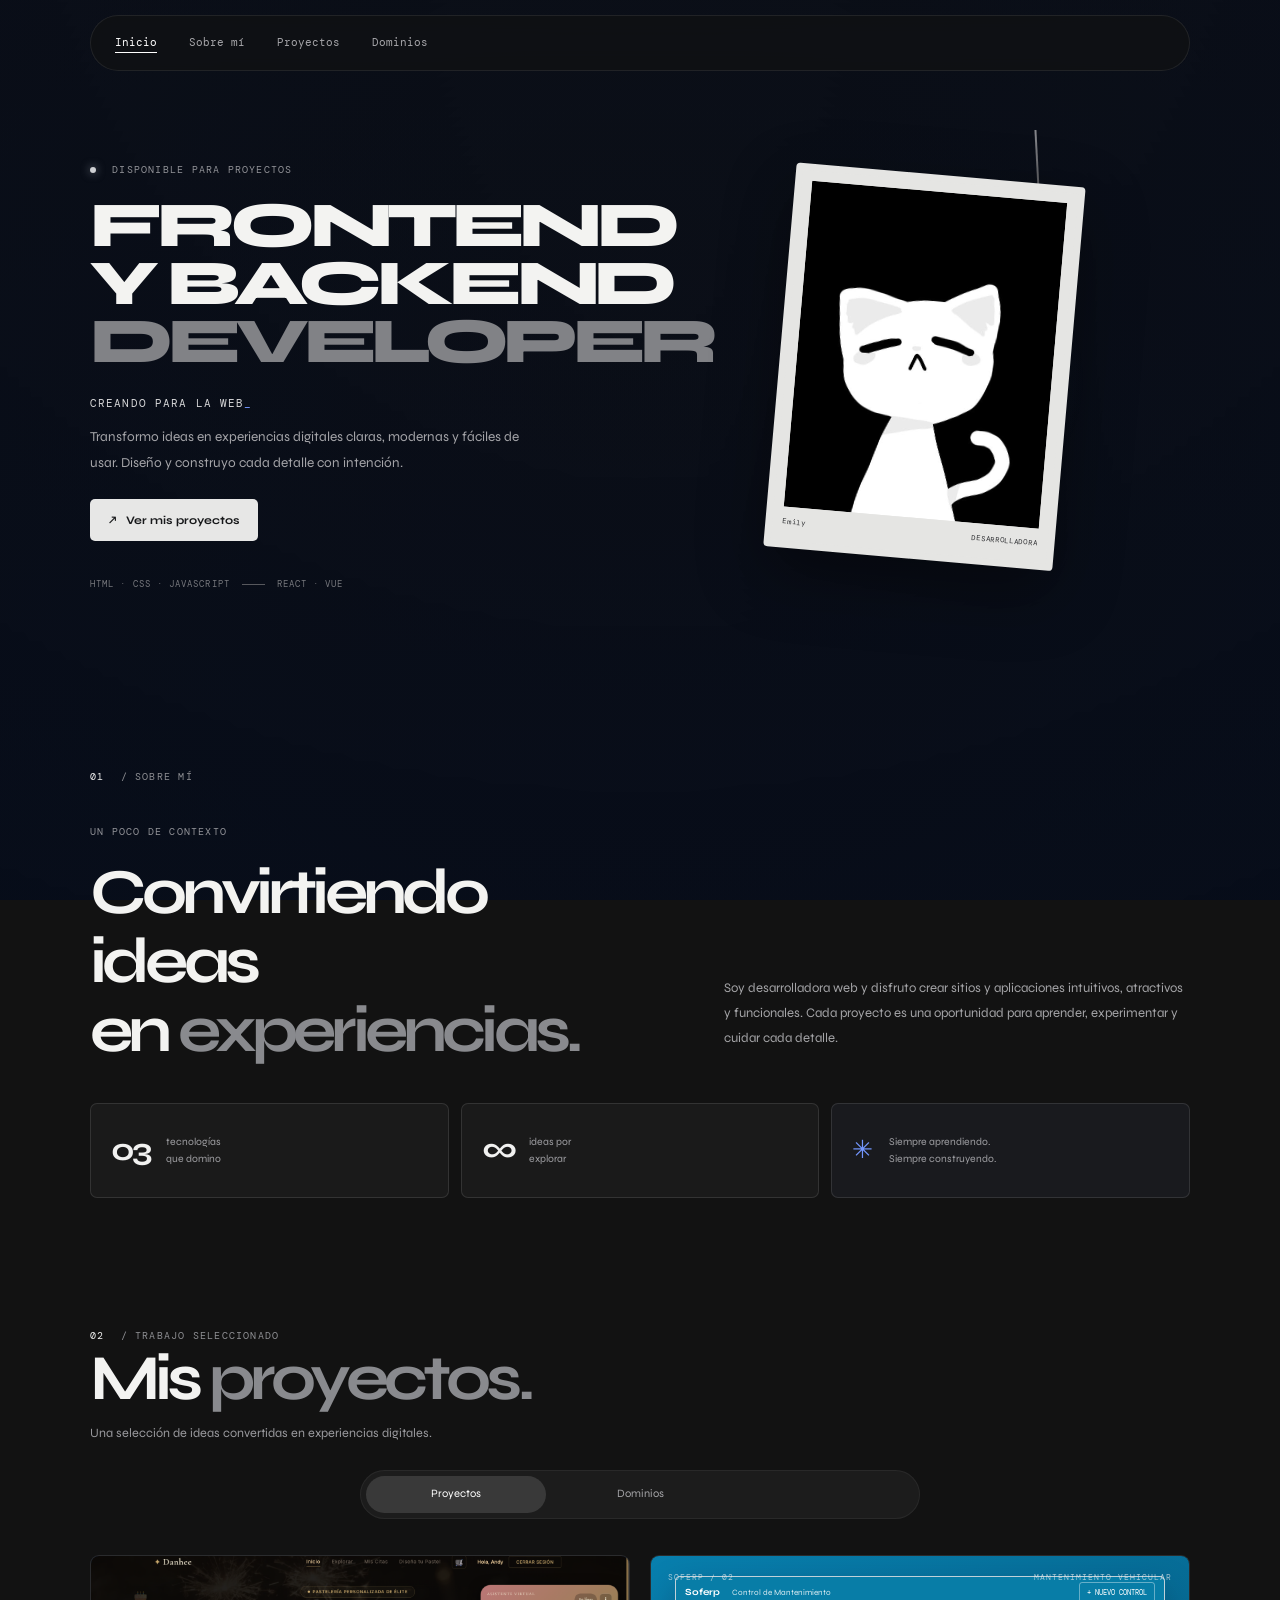
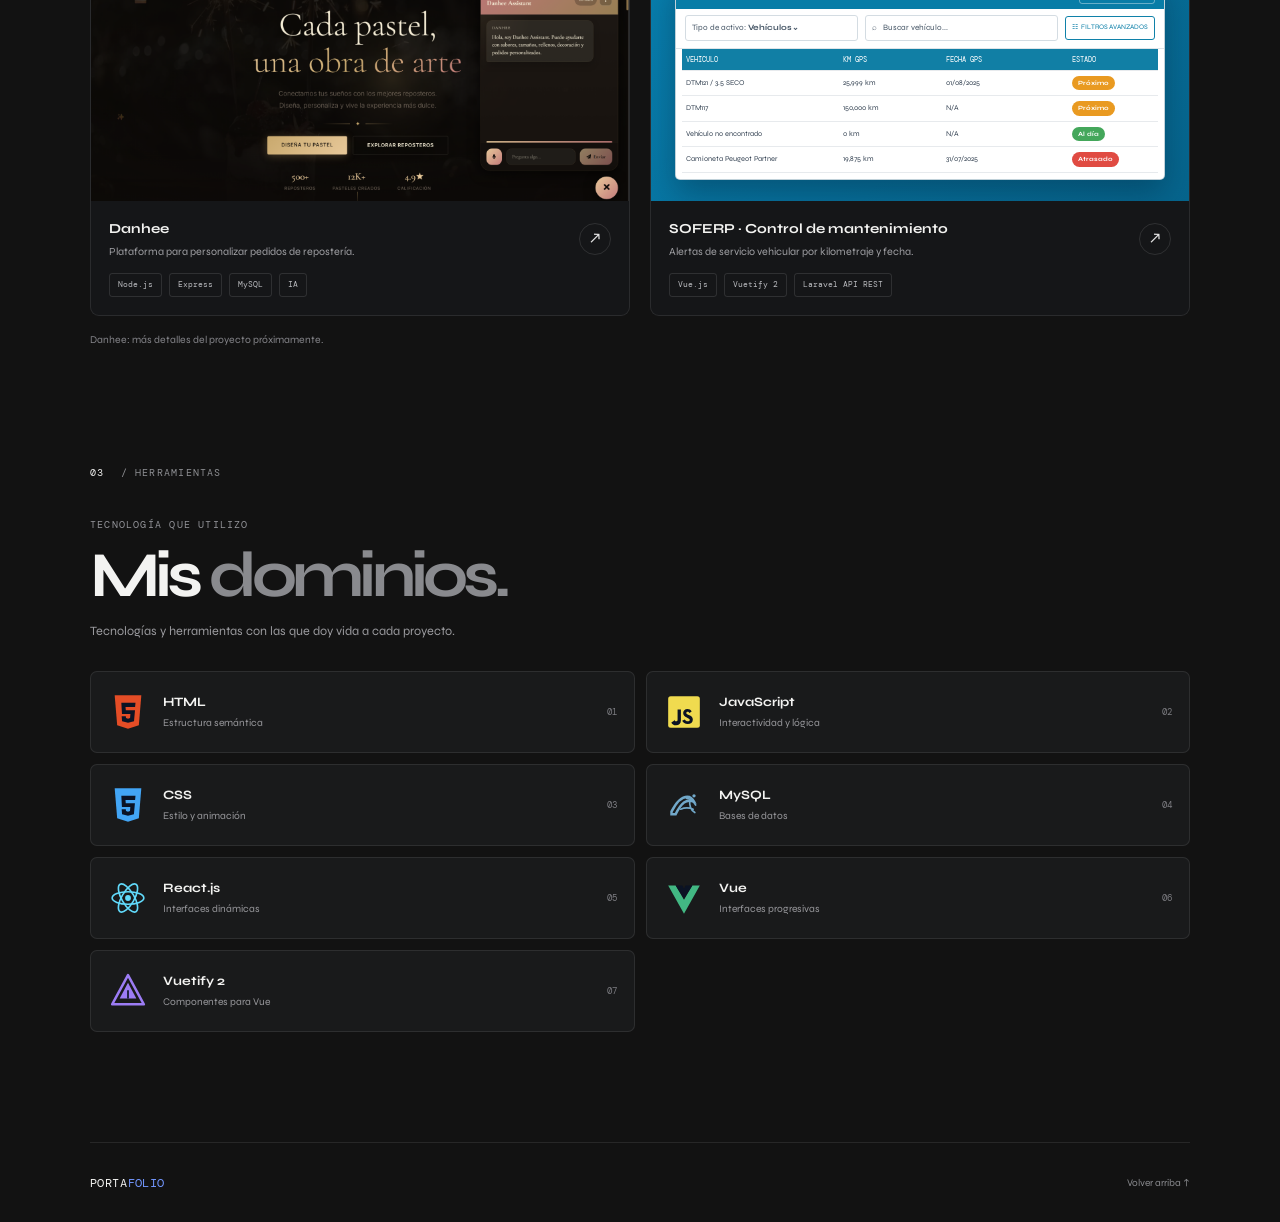
==== commit b3e7da00: "implementación del fondo" ====
--- a/index.html
+++ b/index.html
@@ -18,6 +18,10 @@
     <script src="script.js" defer></script>
   </head>
   <body class="portfolio-home">
+    <video class="page-background-video" autoplay muted loop playsinline preload="metadata" aria-hidden="true" tabindex="-1">
+      <source src="assets/misty-torii-gate-live-wallpaper.mp4" type="video/mp4" />
+    </video>
+    <div class="cursor-glow" aria-hidden="true"></div>
     <header class="site-header">
       <nav class="navigation container" aria-label="Navegación principal">
         <button
--- a/styles.css
+++ b/styles.css
@@ -33,6 +33,62 @@
   color: var(--text);
   font-family: var(--font-body);
   line-height: 1.65;
+}
+
+.portfolio-home {
+  background-color: transparent;
+  background-image: none;
+}
+
+.portfolio-home::before {
+  z-index: 1;
+  background:
+    linear-gradient(180deg, rgba(5, 12, 28, 0.48), rgba(5, 12, 28, 0.68)),
+    radial-gradient(ellipse at 50% 35%, transparent 0%, rgba(5, 12, 28, 0.35) 100%);
+}
+
+.page-background-video {
+  position: fixed;
+  z-index: 0;
+  inset: 0;
+  width: 100%;
+  height: 100%;
+  object-fit: cover;
+  pointer-events: none;
+}
+
+.cursor-glow {
+  position: fixed;
+  z-index: 3;
+  top: 0;
+  left: 0;
+  width: 360px;
+  aspect-ratio: 1;
+  border-radius: 50%;
+  background: radial-gradient(
+    circle,
+    rgba(129, 166, 255, 0.22) 0%,
+    rgba(89, 132, 242, 0.12) 28%,
+    rgba(67, 107, 211, 0.045) 48%,
+    transparent 70%
+  );
+  opacity: 0;
+  pointer-events: none;
+  transform: translate3d(var(--cursor-x, -500px), var(--cursor-y, -500px), 0)
+    translate(-50%, -50%);
+  transition: opacity 180ms ease;
+  mix-blend-mode: screen;
+}
+
+.cursor-glow.is-visible {
+  opacity: 1;
+}
+
+.portfolio-home > header,
+.portfolio-home > main,
+.portfolio-home > footer {
+  position: relative;
+  z-index: 2;
 }
 
 body::before {
@@ -1566,4 +1622,15 @@
   .portfolio-home .hero-art::before {
     animation: none;
   }
-}
+
+  .page-background-video,
+  .cursor-glow {
+    display: none;
+  }
+}
+
+@media (hover: none), (pointer: coarse) {
+  .cursor-glow {
+    display: none;
+  }
+}
